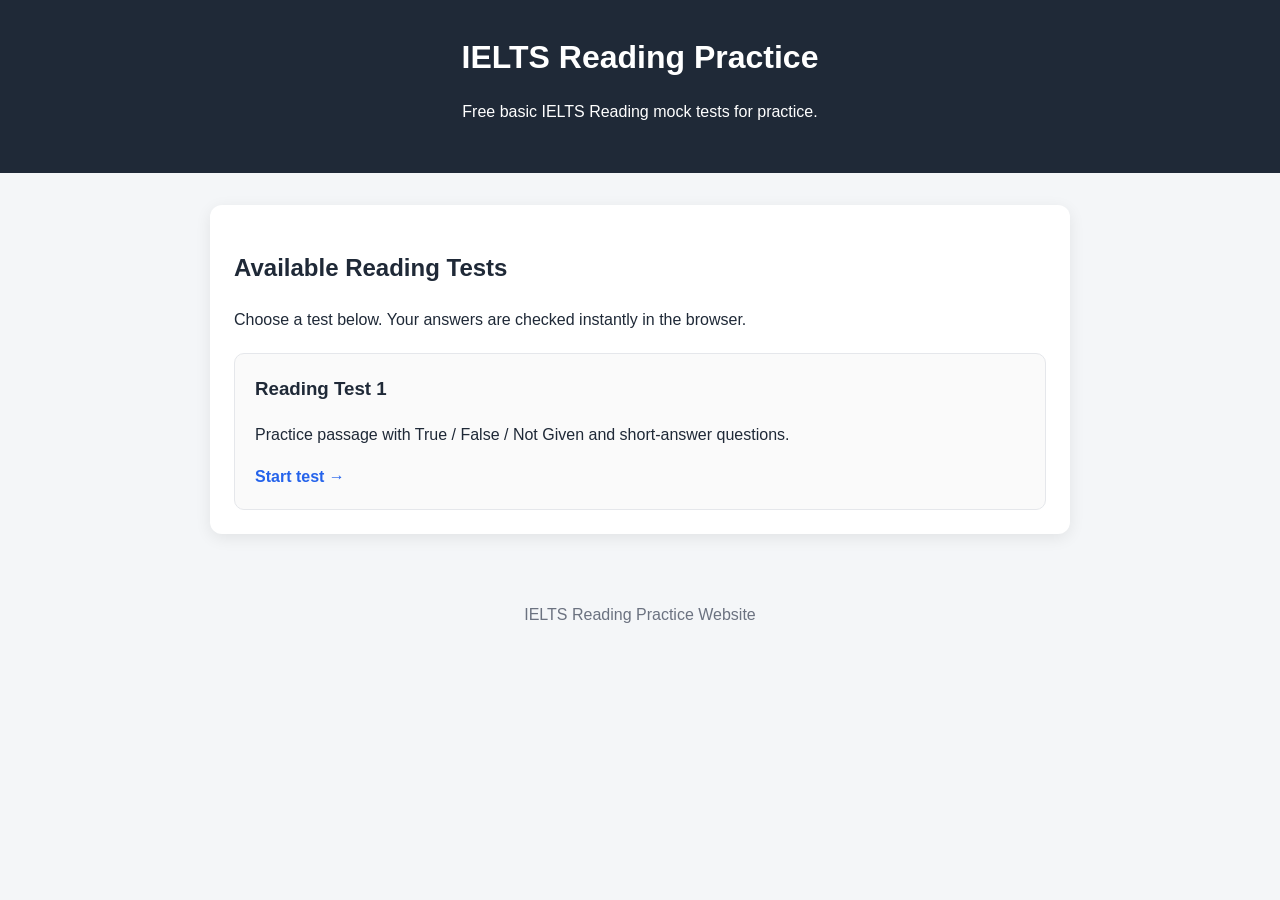
==== index.html @ 067eaa30 "Initial IELTS Reading Website" ====
<!DOCTYPE html>
<html lang="en">
<head>
  <meta charset="UTF-8" />
  <meta name="viewport" content="width=device-width, initial-scale=1.0" />
  <title>IELTS Reading Practice</title>
  <link rel="stylesheet" href="css/style.css" />
</head>
<body>
  <header class="site-header">
    <h1>IELTS Reading Practice</h1>
    <p>Free basic IELTS Reading mock tests for practice.</p>
  </header>

  <main class="container">
    <section class="card">
      <h2>Available Reading Tests</h2>
      <p>Choose a test below. Your answers are checked instantly in the browser.</p>

      <div class="test-list">
        <a class="test-card" href="test.html?test=reading-test-1">
          <h3>Reading Test 1</h3>
          <p>Practice passage with True / False / Not Given and short-answer questions.</p>
          <span>Start test →</span>
        </a>
      </div>
    </section>
  </main>

  <footer class="site-footer">
    <p>IELTS Reading Practice Website</p>
  </footer>
</body>
</html>
---- css/style.css ----
* {
  box-sizing: border-box;
}

body {
  margin: 0;
  font-family: Arial, Helvetica, sans-serif;
  background: #f4f6f8;
  color: #1f2937;
  line-height: 1.6;
}

.site-header {
  background: #1f2937;
  color: white;
  padding: 32px 20px;
  text-align: center;
}

.site-header h1 {
  margin: 0 0 8px;
}

.small-header {
  padding: 20px;
}

.back-link {
  color: #dbeafe;
  text-decoration: none;
}

.container {
  max-width: 900px;
  margin: 32px auto;
  padding: 0 20px;
}

.card {
  background: white;
  border-radius: 12px;
  padding: 24px;
  box-shadow: 0 4px 16px rgba(0, 0, 0, 0.08);
}

.test-list {
  display: grid;
  gap: 16px;
  margin-top: 20px;
}

.test-card {
  display: block;
  padding: 20px;
  border: 1px solid #e5e7eb;
  border-radius: 10px;
  text-decoration: none;
  color: inherit;
  background: #fafafa;
}

.test-card:hover {
  background: #eef2ff;
}

.test-card h3 {
  margin-top: 0;
}

.test-card span {
  font-weight: bold;
  color: #2563eb;
}

.test-layout {
  display: grid;
  grid-template-columns: 1fr 1fr;
  gap: 24px;
  max-width: 1200px;
  margin: 24px auto;
  padding: 0 20px;
}

.passage-panel,
.questions-panel {
  max-height: 80vh;
  overflow-y: auto;
}

.passage {
  white-space: pre-line;
}

.timer {
  font-weight: bold;
  color: #2563eb;
}

.question-block {
  border-bottom: 1px solid #e5e7eb;
  padding: 16px 0;
}

.question-block label {
  display: block;
  font-weight: bold;
  margin-bottom: 8px;
}

.question-block input,
.question-block select {
  width: 100%;
  padding: 10px;
  border: 1px solid #cbd5e1;
  border-radius: 8px;
  font-size: 16px;
}

.primary-btn {
  width: 100%;
  margin-top: 20px;
  padding: 14px;
  border: none;
  border-radius: 8px;
  background: #2563eb;
  color: white;
  font-size: 16px;
  cursor: pointer;
}

.primary-btn:hover {
  background: #1d4ed8;
}

.result {
  margin-top: 20px;
  padding: 16px;
  border-radius: 8px;
  background: #ecfdf5;
  border: 1px solid #bbf7d0;
}

.result-item {
  padding: 10px 0;
  border-bottom: 1px solid #d1fae5;
}

.correct {
  color: #15803d;
  font-weight: bold;
}

.incorrect {
  color: #b91c1c;
  font-weight: bold;
}

.hidden {
  display: none;
}

.site-footer {
  text-align: center;
  padding: 20px;
  color: #6b7280;
}

@media (max-width: 800px) {
  .test-layout {
    grid-template-columns: 1fr;
  }

  .passage-panel,
  .questions-panel {
    max-height: none;
  }
}
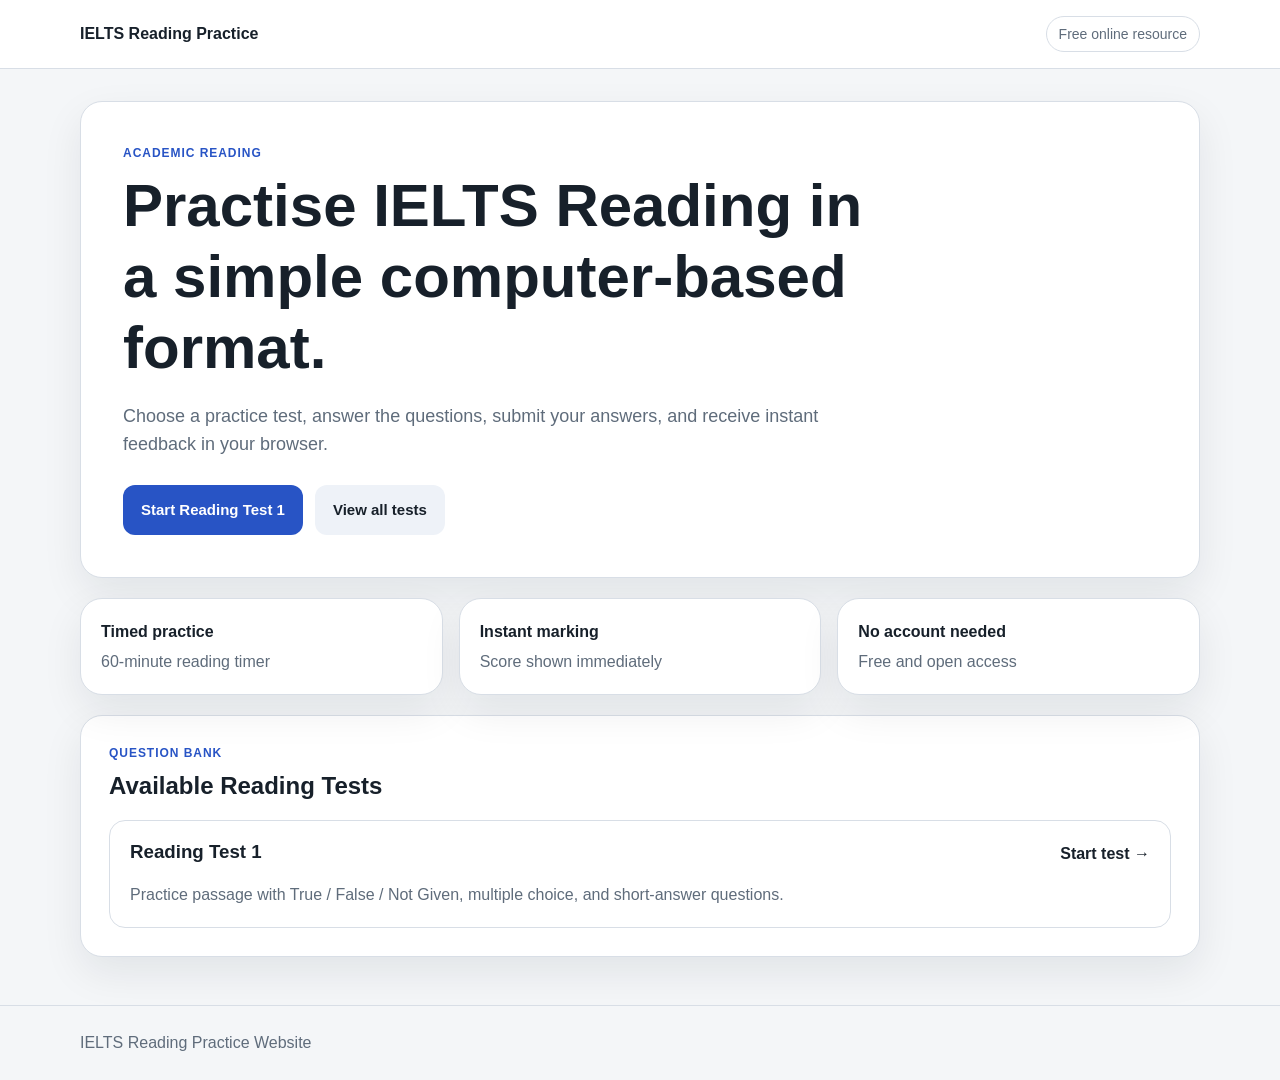
==== commit 2f8441ef: "Improved version based on the 1.0 version, with better UI and more features." ====
--- a/index.html
+++ b/index.html
@@ -8,27 +8,55 @@
 </head>
 <body>
   <header class="site-header">
-    <h1>IELTS Reading Practice</h1>
-    <p>Free basic IELTS Reading mock tests for practice.</p>
+    <div class="container header-inner">
+      <a class="brand" href="index.html">IELTS Reading Practice</a>
+      <span class="badge">Free online resource</span>
+    </div>
   </header>
 
-  <main class="container">
-    <section class="card">
-      <h2>Available Reading Tests</h2>
-      <p>Choose a test below. Your answers are checked instantly in the browser.</p>
+  <main class="container home-layout">
+    <section class="hero card">
+      <p class="eyebrow">Academic Reading</p>
+      <h1>Practise IELTS Reading in a simple computer-based format.</h1>
+      <p class="hero-text">
+        Choose a practice test, answer the questions, submit your answers, and receive instant feedback in your browser.
+      </p>
+      <div class="hero-actions">
+        <a class="button primary" href="test.html?test=reading-test-1">Start Reading Test 1</a>
+        <a class="button secondary" href="#tests">View all tests</a>
+      </div>
+    </section>
 
-      <div class="test-list">
-        <a class="test-card" href="test.html?test=reading-test-1">
-          <h3>Reading Test 1</h3>
-          <p>Practice passage with True / False / Not Given and short-answer questions.</p>
-          <span>Start test →</span>
-        </a>
+    <section class="stats-grid" aria-label="Website features">
+      <article class="mini-card">
+        <strong>Timed practice</strong>
+        <span>60-minute reading timer</span>
+      </article>
+      <article class="mini-card">
+        <strong>Instant marking</strong>
+        <span>Score shown immediately</span>
+      </article>
+      <article class="mini-card">
+        <strong>No account needed</strong>
+        <span>Free and open access</span>
+      </article>
+    </section>
+
+    <section id="tests" class="card">
+      <div class="section-heading">
+        <p class="eyebrow">Question bank</p>
+        <h2>Available Reading Tests</h2>
+      </div>
+      <div id="test-list" class="test-list">
+        <p>Loading tests...</p>
       </div>
     </section>
   </main>
 
   <footer class="site-footer">
-    <p>IELTS Reading Practice Website</p>
+    <div class="container">IELTS Reading Practice Website</div>
   </footer>
+
+  <script src="js/home.js"></script>
 </body>
 </html>
--- a/css/style.css
+++ b/css/style.css
@@ -1,3 +1,20 @@
+:root {
+  --bg: #f4f6f8;
+  --panel: #ffffff;
+  --text: #17202a;
+  --muted: #5f6c7b;
+  --border: #d8dee6;
+  --primary: #2854c5;
+  --primary-dark: #1e3f94;
+  --good-bg: #eaf7ef;
+  --good-text: #176b35;
+  --bad-bg: #fff0f0;
+  --bad-text: #a32626;
+  --warning-bg: #fff8e5;
+  --warning-text: #7a5600;
+  --shadow: 0 16px 40px rgba(15, 23, 42, 0.08);
+}
+
 * {
   box-sizing: border-box;
 }
@@ -5,173 +22,416 @@
 body {
   margin: 0;
   font-family: Arial, Helvetica, sans-serif;
-  background: #f4f6f8;
-  color: #1f2937;
+  background: var(--bg);
+  color: var(--text);
   line-height: 1.6;
 }
 
+.container {
+  width: min(1120px, calc(100% - 32px));
+  margin: 0 auto;
+}
+
+.site-header,
+.test-header {
+  background: var(--panel);
+  border-bottom: 1px solid var(--border);
+}
+
 .site-header {
-  background: #1f2937;
-  color: white;
-  padding: 32px 20px;
-  text-align: center;
-}
-
-.site-header h1 {
+  position: sticky;
+  top: 0;
+  z-index: 20;
+}
+
+.header-inner,
+.test-header-inner {
+  display: flex;
+  align-items: center;
+  justify-content: space-between;
+  min-height: 68px;
+  gap: 16px;
+}
+
+.brand,
+.back-link {
+  color: var(--text);
+  font-weight: 700;
+  text-decoration: none;
+}
+
+.badge {
+  border: 1px solid var(--border);
+  border-radius: 999px;
+  padding: 6px 12px;
+  color: var(--muted);
+  font-size: 14px;
+}
+
+.home-layout {
+  padding: 32px 0 48px;
+}
+
+.card,
+.mini-card {
+  background: var(--panel);
+  border: 1px solid var(--border);
+  border-radius: 22px;
+  box-shadow: var(--shadow);
+}
+
+.hero {
+  padding: 42px;
+}
+
+.eyebrow {
   margin: 0 0 8px;
-}
-
-.small-header {
+  color: var(--primary);
+  font-size: 12px;
+  font-weight: 700;
+  letter-spacing: 0.08em;
+  text-transform: uppercase;
+}
+
+h1,
+h2,
+h3 {
+  margin-top: 0;
+  line-height: 1.18;
+}
+
+.hero h1 {
+  max-width: 780px;
+  font-size: clamp(34px, 6vw, 60px);
+  margin-bottom: 18px;
+}
+
+.hero-text {
+  max-width: 720px;
+  color: var(--muted);
+  font-size: 18px;
+}
+
+.hero-actions {
+  display: flex;
+  gap: 12px;
+  flex-wrap: wrap;
+  margin-top: 26px;
+}
+
+.button,
+.small-button {
+  border: 0;
+  border-radius: 12px;
+  cursor: pointer;
+  font-weight: 700;
+  text-decoration: none;
+  display: inline-flex;
+  justify-content: center;
+  align-items: center;
+}
+
+.button {
+  padding: 13px 18px;
+  font-size: 15px;
+}
+
+.small-button {
+  background: #eef2f8;
+  color: var(--text);
+  padding: 8px 11px;
+}
+
+.primary {
+  background: var(--primary);
+  color: #fff;
+}
+
+.primary:hover {
+  background: var(--primary-dark);
+}
+
+.secondary {
+  background: #eef2f8;
+  color: var(--text);
+}
+
+.full-width {
+  width: 100%;
+}
+
+.stats-grid {
+  display: grid;
+  grid-template-columns: repeat(3, 1fr);
+  gap: 16px;
+  margin: 20px 0;
+}
+
+.mini-card {
   padding: 20px;
 }
 
-.back-link {
-  color: #dbeafe;
-  text-decoration: none;
-}
-
-.container {
-  max-width: 900px;
-  margin: 32px auto;
-  padding: 0 20px;
-}
-
-.card {
-  background: white;
-  border-radius: 12px;
-  padding: 24px;
-  box-shadow: 0 4px 16px rgba(0, 0, 0, 0.08);
+.mini-card strong,
+.mini-card span {
+  display: block;
+}
+
+.mini-card span {
+  color: var(--muted);
+  margin-top: 4px;
+}
+
+.section-heading {
+  padding: 28px 28px 0;
 }
 
 .test-list {
   display: grid;
-  gap: 16px;
-  margin-top: 20px;
+  gap: 14px;
+  padding: 0 28px 28px;
 }
 
 .test-card {
-  display: block;
+  display: flex;
+  justify-content: space-between;
+  gap: 18px;
   padding: 20px;
-  border: 1px solid #e5e7eb;
-  border-radius: 10px;
+  border: 1px solid var(--border);
+  border-radius: 16px;
   text-decoration: none;
-  color: inherit;
-  background: #fafafa;
+  color: var(--text);
+  background: #fff;
 }
 
 .test-card:hover {
-  background: #eef2ff;
-}
-
-.test-card h3 {
-  margin-top: 0;
-}
-
-.test-card span {
-  font-weight: bold;
-  color: #2563eb;
-}
-
-.test-layout {
+  border-color: var(--primary);
+}
+
+.test-card p {
+  margin: 6px 0 0;
+  color: var(--muted);
+}
+
+.site-footer {
+  padding: 24px 0;
+  color: var(--muted);
+  border-top: 1px solid var(--border);
+}
+
+.test-header {
+  position: sticky;
+  top: 0;
+  z-index: 30;
+}
+
+.test-status {
+  display: flex;
+  align-items: center;
+  gap: 14px;
+  color: var(--muted);
+  font-weight: 700;
+}
+
+.timer {
+  background: var(--text);
+  color: #fff;
+  border-radius: 999px;
+  padding: 7px 13px;
+  font-variant-numeric: tabular-nums;
+}
+
+.test-shell {
   display: grid;
-  grid-template-columns: 1fr 1fr;
-  gap: 24px;
-  max-width: 1200px;
-  margin: 24px auto;
-  padding: 0 20px;
+  grid-template-columns: minmax(0, 1.05fr) minmax(360px, 0.95fr);
+  gap: 18px;
+  height: calc(100vh - 69px);
+  padding: 18px;
 }
 
 .passage-panel,
 .questions-panel {
-  max-height: 80vh;
-  overflow-y: auto;
-}
-
-.passage {
-  white-space: pre-line;
-}
-
-.timer {
-  font-weight: bold;
-  color: #2563eb;
-}
-
-.question-block {
-  border-bottom: 1px solid #e5e7eb;
-  padding: 16px 0;
-}
-
-.question-block label {
+  background: var(--panel);
+  border: 1px solid var(--border);
+  border-radius: 20px;
+  overflow: auto;
+  box-shadow: var(--shadow);
+}
+
+.panel-toolbar {
+  display: flex;
+  align-items: center;
+  justify-content: space-between;
+  gap: 16px;
+  padding: 22px 24px;
+  border-bottom: 1px solid var(--border);
+  background: #fff;
+}
+
+.sticky-toolbar {
+  position: sticky;
+  top: 0;
+  z-index: 5;
+}
+
+.passage-content {
+  padding: 24px;
+  font-size: 17px;
+}
+
+.passage-content.large-text {
+  font-size: 19px;
+}
+
+.passage-content p {
+  margin-top: 0;
+  margin-bottom: 18px;
+}
+
+.questions-form {
+  padding: 24px;
+  padding-bottom: 96px;
+}
+
+.question-card {
+  border: 1px solid var(--border);
+  border-radius: 16px;
+  padding: 18px;
+  margin-bottom: 16px;
+  background: #fff;
+}
+
+.question-card.correct {
+  border-color: #a4dfb6;
+  background: var(--good-bg);
+}
+
+.question-card.incorrect {
+  border-color: #f1a3a3;
+  background: var(--bad-bg);
+}
+
+.question-meta {
+  display: flex;
+  justify-content: space-between;
+  gap: 12px;
+  margin-bottom: 10px;
+  color: var(--muted);
+  font-size: 14px;
+  font-weight: 700;
+}
+
+.question-text {
+  margin: 0 0 12px;
+  font-weight: 700;
+}
+
+.answer-input,
+.answer-select {
+  width: 100%;
+  border: 1px solid var(--border);
+  border-radius: 12px;
+  padding: 12px 13px;
+  font-size: 16px;
+  background: #fff;
+}
+
+.options-list {
+  display: grid;
+  gap: 10px;
+}
+
+.option-item {
+  display: flex;
+  gap: 10px;
+  align-items: flex-start;
+  border: 1px solid var(--border);
+  border-radius: 12px;
+  padding: 11px;
+  cursor: pointer;
+  background: #fff;
+}
+
+.feedback {
+  margin-top: 12px;
+  padding: 12px;
+  border-radius: 12px;
+  background: #fff;
+  color: var(--muted);
+  font-size: 14px;
+}
+
+.submit-bar {
+  position: sticky;
+  bottom: 0;
+  padding: 14px 24px;
+  border-top: 1px solid var(--border);
+  background: rgba(255, 255, 255, 0.94);
+  backdrop-filter: blur(10px);
+}
+
+.result-box {
+  margin: 0 24px 24px;
+  padding: 20px;
+  border-radius: 16px;
+  border: 1px solid var(--border);
+  background: #fff;
+}
+
+.result-box h3 {
+  margin-bottom: 8px;
+}
+
+.result-grid {
+  display: grid;
+  grid-template-columns: repeat(3, 1fr);
+  gap: 10px;
+  margin-top: 16px;
+}
+
+.result-item {
+  background: #f5f7fb;
+  border-radius: 14px;
+  padding: 14px;
+}
+
+.result-item span {
   display: block;
-  font-weight: bold;
-  margin-bottom: 8px;
-}
-
-.question-block input,
-.question-block select {
-  width: 100%;
-  padding: 10px;
-  border: 1px solid #cbd5e1;
-  border-radius: 8px;
-  font-size: 16px;
-}
-
-.primary-btn {
-  width: 100%;
-  margin-top: 20px;
-  padding: 14px;
-  border: none;
-  border-radius: 8px;
-  background: #2563eb;
-  color: white;
-  font-size: 16px;
-  cursor: pointer;
-}
-
-.primary-btn:hover {
-  background: #1d4ed8;
-}
-
-.result {
-  margin-top: 20px;
-  padding: 16px;
-  border-radius: 8px;
-  background: #ecfdf5;
-  border: 1px solid #bbf7d0;
-}
-
-.result-item {
-  padding: 10px 0;
-  border-bottom: 1px solid #d1fae5;
-}
-
-.correct {
-  color: #15803d;
-  font-weight: bold;
-}
-
-.incorrect {
-  color: #b91c1c;
-  font-weight: bold;
+  color: var(--muted);
+  font-size: 13px;
+}
+
+.result-item strong {
+  display: block;
+  font-size: 22px;
 }
 
 .hidden {
   display: none;
 }
 
-.site-footer {
-  text-align: center;
-  padding: 20px;
-  color: #6b7280;
-}
-
-@media (max-width: 800px) {
-  .test-layout {
+@media (max-width: 900px) {
+  .stats-grid,
+  .result-grid {
     grid-template-columns: 1fr;
+  }
+
+  .hero {
+    padding: 28px;
+  }
+
+  .test-shell {
+    display: block;
+    height: auto;
+    padding: 12px;
   }
 
   .passage-panel,
   .questions-panel {
     max-height: none;
+    margin-bottom: 12px;
   }
-}
+
+  .test-card {
+    display: block;
+  }
+}
